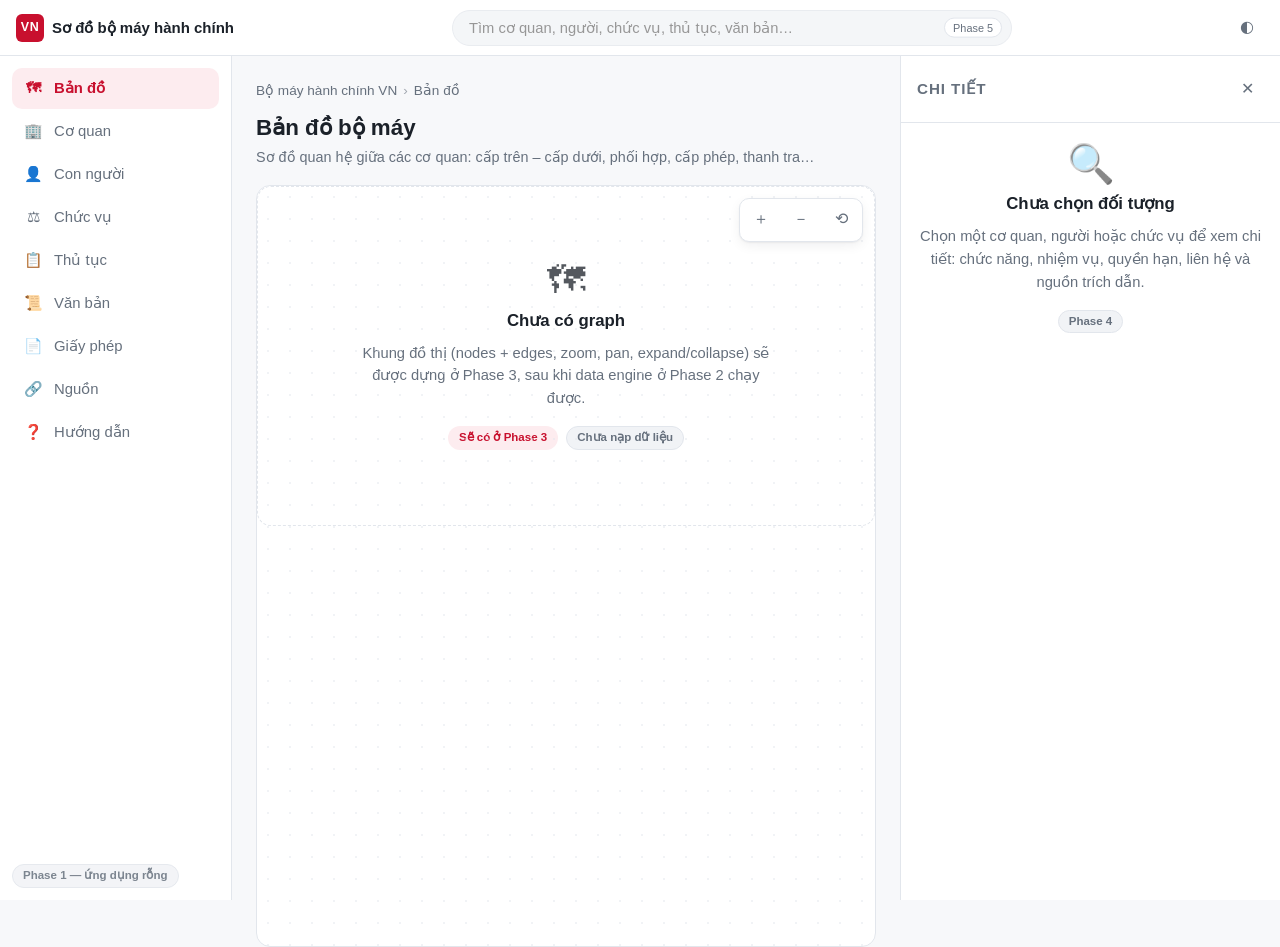
==== index.html @ e61a78cb "Phase 1: ung dung rong (shell HTML + 5 file CSS + router/nav 9 tab + empty states + tab huong dan) C" ====
<!DOCTYPE html>
<html lang="vi" data-theme="light">
<head>
<meta charset="UTF-8">
<meta name="viewport" content="width=device-width, initial-scale=1">
<title>VN Admin Map — Sơ đồ bộ máy hành chính Việt Nam</title>
<link rel="stylesheet" href="./css/main.css">
<link rel="stylesheet" href="./css/layout.css">
<link rel="stylesheet" href="./css/components.css">
<link rel="stylesheet" href="./css/graph.css">
<link rel="stylesheet" href="./css/responsive.css">
</head>
<body>

<header id="app-header">
  <button id="nav-toggle" class="icon-btn" aria-label="Mở menu">☰</button>
  <div class="brand">
    <span class="brand-mark">VN</span>
    <span class="brand-text">Sơ đồ bộ máy hành chính</span>
  </div>
  <div class="search-box">
    <input id="global-search" type="search" placeholder="Tìm cơ quan, người, chức vụ, thủ tục, văn bản…" autocomplete="off" disabled>
    <span class="search-hint">Phase 5</span>
  </div>
  <button id="theme-toggle" class="icon-btn" aria-label="Đổi giao diện sáng/tối">◐</button>
</header>

<div id="app-body">

  <nav id="main-nav" aria-label="Điều hướng chính">
    <button class="nav-item is-active" data-view="map"><span class="nav-ico">🗺</span> Bản đồ</button>
    <button class="nav-item" data-view="organizations"><span class="nav-ico">🏢</span> Cơ quan</button>
    <button class="nav-item" data-view="people"><span class="nav-ico">👤</span> Con người</button>
    <button class="nav-item" data-view="positions"><span class="nav-ico">⚖</span> Chức vụ</button>
    <button class="nav-item" data-view="procedures"><span class="nav-ico">📋</span> Thủ tục</button>
    <button class="nav-item" data-view="documents"><span class="nav-ico">📜</span> Văn bản</button>
    <button class="nav-item" data-view="licenses"><span class="nav-ico">📄</span> Giấy phép</button>
    <button class="nav-item" data-view="sources"><span class="nav-ico">🔗</span> Nguồn</button>
    <button class="nav-item" data-view="help"><span class="nav-ico">❓</span> Hướng dẫn</button>
    <div class="nav-footer">
      <span class="badge badge-muted">Phase 1 — ứng dụng rỗng</span>
    </div>
  </nav>

  <main id="app">
    <div id="breadcrumbs" class="breadcrumbs"></div>
    <section id="view-root" class="view-root" aria-live="polite"></section>
  </main>

  <aside id="detail-panel" class="detail-panel is-empty">
    <div class="panel-head">
      <h2 class="panel-title">Chi tiết</h2>
      <button id="detail-close" class="icon-btn" aria-label="Đóng">✕</button>
    </div>
    <div id="detail-body" class="panel-body"></div>
  </aside>

</div>

<div id="modal-root"></div>
<div id="toast-root" class="toast-root"></div>

<script type="module" src="./js/app.js"></script>
</body>
</html>
---- css/main.css ----
/* main.css — token, reset, typography */
:root{
  --c-bg:#f7f8fa; --c-surface:#ffffff; --c-surface-2:#f1f3f6;
  --c-border:#e2e6ec; --c-text:#1b2129; --c-text-muted:#66707d;
  --c-accent:#c8102e; --c-accent-soft:#fdecef; --c-gold:#d4a017;
  --c-ok:#1f7a4d; --c-warn:#b7791f; --c-err:#c0392b;
  --r-sm:6px; --r-md:10px; --r-lg:14px;
  --sp-1:4px; --sp-2:8px; --sp-3:12px; --sp-4:16px; --sp-5:24px; --sp-6:32px;
  --shadow:0 1px 2px rgba(16,24,40,.06),0 4px 12px rgba(16,24,40,.06);
  --font:"Segoe UI",Roboto,"Helvetica Neue",Arial,sans-serif;
  --h-header:56px; --w-nav:232px; --w-detail:380px;
}
[data-theme="dark"]{
  --c-bg:#11151a; --c-surface:#171c23; --c-surface-2:#1f262f;
  --c-border:#2a323d; --c-text:#e6eaf0; --c-text-muted:#93a0b0;
  --c-accent:#ff5a72; --c-accent-soft:#2a1a20;
  --shadow:0 1px 2px rgba(0,0,0,.4),0 4px 14px rgba(0,0,0,.35);
}
*,*::before,*::after{box-sizing:border-box}
html,body{height:100%}
body{margin:0;background:var(--c-bg);color:var(--c-text);font-family:var(--font);font-size:15px;line-height:1.55;-webkit-font-smoothing:antialiased}
h1,h2,h3,h4{margin:0 0 var(--sp-3);line-height:1.3;font-weight:650}
h1{font-size:1.4rem} h2{font-size:1.15rem} h3{font-size:1rem}
p{margin:0 0 var(--sp-3)}
a{color:var(--c-accent);text-decoration:none}
a:hover{text-decoration:underline}
button{font:inherit;color:inherit;cursor:pointer}
code,kbd{font-family:ui-monospace,"Cascadia Code",Consolas,monospace;font-size:.88em;background:var(--c-surface-2);padding:1px 5px;border-radius:var(--r-sm)}
:focus-visible{outline:2px solid var(--c-accent);outline-offset:2px}
::-webkit-scrollbar{width:10px;height:10px}
::-webkit-scrollbar-thumb{background:var(--c-border);border-radius:8px}
---- css/layout.css ----
/* layout.css — khung 3 vùng */
#app-header{
  position:sticky;top:0;z-index:40;height:var(--h-header);
  display:flex;align-items:center;gap:var(--sp-3);padding:0 var(--sp-4);
  background:var(--c-surface);border-bottom:1px solid var(--c-border);
}
.brand{display:flex;align-items:center;gap:var(--sp-2);font-weight:700;white-space:nowrap}
.brand-mark{display:grid;place-items:center;width:28px;height:28px;border-radius:var(--r-sm);background:var(--c-accent);color:#fff;font-size:.78rem;letter-spacing:.5px}
.search-box{position:relative;flex:1;max-width:560px;margin:0 auto}
.search-box input{
  width:100%;height:36px;padding:0 64px 0 var(--sp-4);
  background:var(--c-surface-2);border:1px solid var(--c-border);border-radius:999px;
  color:var(--c-text);font:inherit;font-size:.92rem;
}
.search-box input:disabled{cursor:not-allowed;opacity:.75}
.search-hint{position:absolute;right:10px;top:50%;transform:translateY(-50%);font-size:.68rem;color:var(--c-text-muted);background:var(--c-surface);border:1px solid var(--c-border);border-radius:999px;padding:1px 8px}
#app-body{display:flex;min-height:calc(100vh - var(--h-header))}
#main-nav{
  width:var(--w-nav);flex:0 0 var(--w-nav);display:flex;flex-direction:column;gap:2px;
  padding:var(--sp-3);background:var(--c-surface);border-right:1px solid var(--c-border);
  position:sticky;top:var(--h-header);height:calc(100vh - var(--h-header));overflow:auto;
}
.nav-item{
  display:flex;align-items:center;gap:var(--sp-3);width:100%;padding:9px var(--sp-3);
  background:none;border:0;border-radius:var(--r-md);text-align:left;font-size:.93rem;color:var(--c-text-muted);
}
.nav-item:hover{background:var(--c-surface-2);color:var(--c-text)}
.nav-item.is-active{background:var(--c-accent-soft);color:var(--c-accent);font-weight:600}
.nav-ico{width:18px;text-align:center}
.nav-footer{margin-top:auto;padding-top:var(--sp-4)}
#app{flex:1;min-width:0;padding:var(--sp-5);display:flex;flex-direction:column}
.view-root{flex:1;min-height:0}
.detail-panel{
  width:var(--w-detail);flex:0 0 var(--w-detail);background:var(--c-surface);
  border-left:1px solid var(--c-border);position:sticky;top:var(--h-header);
  height:calc(100vh - var(--h-header));display:flex;flex-direction:column;
}
.panel-head{display:flex;align-items:center;justify-content:space-between;padding:var(--sp-4);border-bottom:1px solid var(--c-border)}
.panel-title{margin:0;font-size:.95rem;text-transform:uppercase;letter-spacing:.06em;color:var(--c-text-muted)}
.panel-body{flex:1;overflow:auto;padding:var(--sp-4)}
.detail-panel.is-hidden{display:none}
---- css/components.css ----
/* components.css */
.icon-btn{display:grid;place-items:center;width:34px;height:34px;background:none;border:1px solid transparent;border-radius:var(--r-md);color:var(--c-text-muted);font-size:1rem}
.icon-btn:hover{background:var(--c-surface-2);color:var(--c-text)}
.breadcrumbs{min-height:20px;margin-bottom:var(--sp-3);font-size:.85rem;color:var(--c-text-muted)}
.breadcrumbs span+span::before{content:"›";margin:0 6px;opacity:.6}
.card{background:var(--c-surface);border:1px solid var(--c-border);border-radius:var(--r-lg);box-shadow:var(--shadow)}
.view-head{margin-bottom:var(--sp-4)}
.view-head h1{margin-bottom:4px}
.view-head .sub{color:var(--c-text-muted);font-size:.9rem;margin:0}
.empty-state{
  display:flex;flex-direction:column;align-items:center;justify-content:center;text-align:center;
  gap:var(--sp-2);min-height:340px;padding:var(--sp-6);
  background:var(--c-surface);border:1px dashed var(--c-border);border-radius:var(--r-lg);
}
.empty-ico{font-size:2.4rem;line-height:1;opacity:.75}
.empty-title{font-weight:650;font-size:1.05rem}
.empty-desc{max-width:52ch;color:var(--c-text-muted);font-size:.92rem;margin:0}
.empty-meta{margin-top:var(--sp-2);display:flex;gap:var(--sp-2);flex-wrap:wrap;justify-content:center}
.badge{display:inline-block;padding:2px 10px;border-radius:999px;font-size:.72rem;font-weight:600;border:1px solid var(--c-border);background:var(--c-surface-2);color:var(--c-text-muted)}
.badge-accent{background:var(--c-accent-soft);border-color:transparent;color:var(--c-accent)}
.badge-muted{opacity:.85}
.prose{max-width:76ch}
.prose h2{margin-top:var(--sp-5)}
.prose ul,.prose ol{margin:0 0 var(--sp-3);padding-left:1.25rem}
.prose li{margin-bottom:4px}
.toast-root{position:fixed;right:16px;bottom:16px;z-index:60;display:flex;flex-direction:column;gap:8px}
.toast{padding:10px 14px;background:var(--c-surface);border:1px solid var(--c-border);border-radius:var(--r-md);box-shadow:var(--shadow);font-size:.88rem}
#modal-root:empty{display:none}
---- css/graph.css ----
/* graph.css — placeholder Phase 3 */
.graph-canvas{position:relative;width:100%;height:100%;min-height:420px;border-radius:var(--r-lg);
  background:var(--c-surface);border:1px solid var(--c-border);overflow:hidden}
.graph-canvas::before{content:"";position:absolute;inset:0;opacity:.5;
  background-image:radial-gradient(var(--c-border) 1px,transparent 1px);background-size:22px 22px}
.graph-toolbar{position:absolute;right:12px;top:12px;z-index:2;display:flex;gap:6px;
  padding:4px;background:var(--c-surface);border:1px solid var(--c-border);border-radius:var(--r-md);box-shadow:var(--shadow)}
.graph-node{position:absolute;padding:6px 12px;border-radius:999px;font-size:.8rem;
  background:var(--c-surface-2);border:1px solid var(--c-border);color:var(--c-text-muted)}
---- css/responsive.css ----
/* responsive.css */
@media (max-width:1180px){
  :root{--w-detail:320px}
}
@media (max-width:980px){
  #app-body{flex-direction:column}
  #main-nav{position:fixed;left:0;top:var(--h-header);height:calc(100vh - var(--h-header));z-index:35;
    transform:translateX(-100%);transition:transform .2s ease;box-shadow:var(--shadow)}
  #main-nav.is-open{transform:none}
  .detail-panel{position:static;width:100%;flex:1 1 auto;height:auto;border-left:0;border-top:1px solid var(--c-border)}
  #nav-toggle{display:grid}
}
@media (min-width:981px){ #nav-toggle{display:none} }
@media (max-width:640px){
  body{font-size:14px}
  #app{padding:var(--sp-4) var(--sp-4) var(--sp-5)}
  .brand-text{display:none}
  .search-hint{display:none}
}
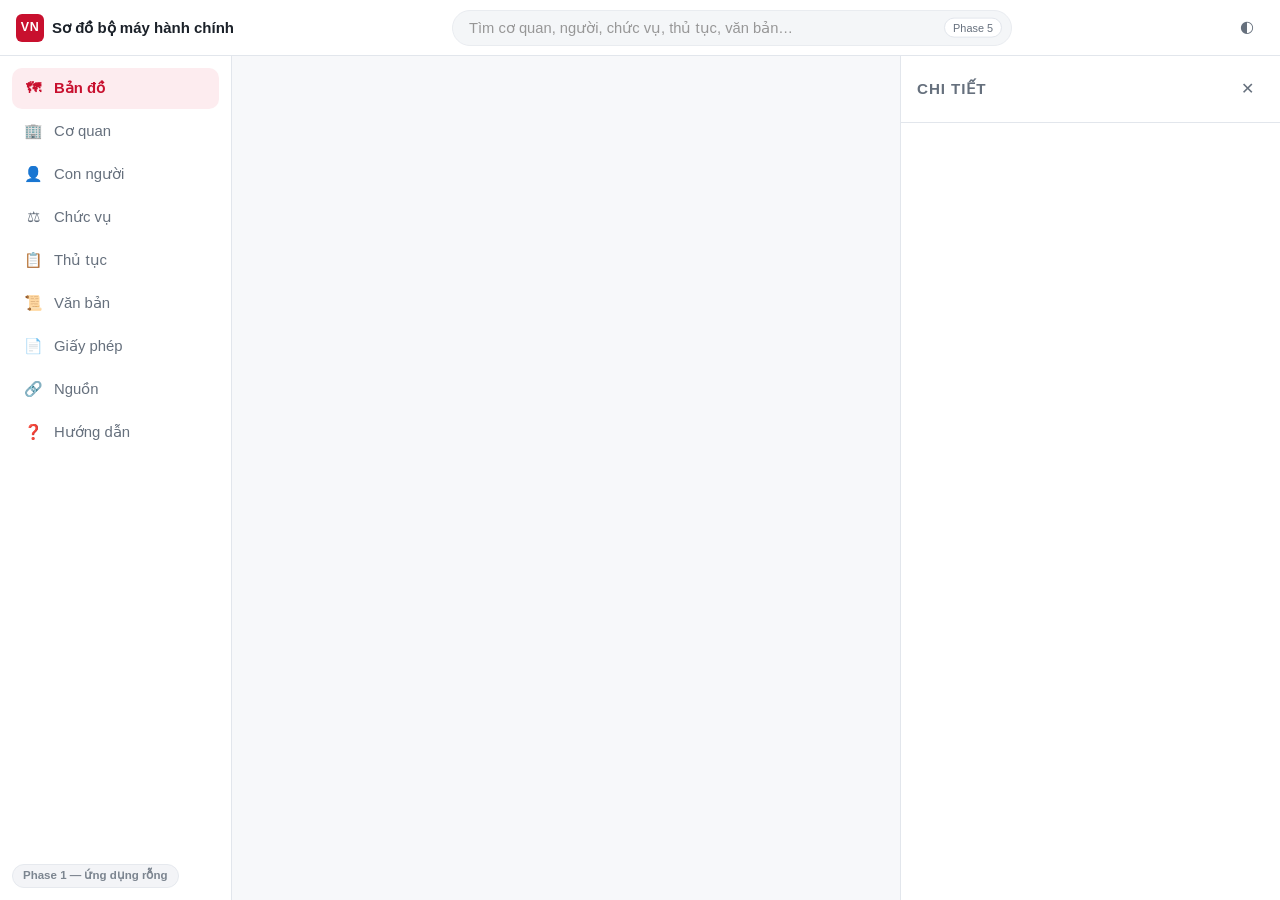
==== commit 97cc5982: "Nap 34 tinh/thanh vao data, phan trang so do 6 o/cap co hien tong so, va Phase 5 tim kiem toan cuc (" ====
--- a/index.html
+++ b/index.html
@@ -21,6 +21,7 @@
   <div class="search-box">
     <input id="global-search" type="search" placeholder="Tìm cơ quan, người, chức vụ, thủ tục, văn bản…" autocomplete="off" disabled>
     <span class="search-hint">Phase 5</span>
+    <div id="search-results" class="search-results" hidden></div>
   </div>
   <button id="theme-toggle" class="icon-btn" aria-label="Đổi giao diện sáng/tối">◐</button>
 </header>
--- a/css/components.css
+++ b/css/components.css
@@ -26,3 +26,32 @@
 .toast-root{position:fixed;right:16px;bottom:16px;z-index:60;display:flex;flex-direction:column;gap:8px}
 .toast{padding:10px 14px;background:var(--c-surface);border:1px solid var(--c-border);border-radius:var(--r-md);box-shadow:var(--shadow);font-size:.88rem}
 #modal-root:empty{display:none}
+.notice{padding:12px 16px;margin-bottom:16px;border-radius:var(--r-md);font-size:.9rem;border:1px solid var(--c-border);background:var(--c-surface)}
+.notice-warn{border-color:var(--c-warn);background:var(--c-accent-soft)}
+.table-wrap{overflow:auto}
+.data-table{width:100%;border-collapse:collapse;font-size:.88rem}
+.data-table th{position:sticky;top:0;background:var(--c-surface-2);text-align:left;font-weight:650;padding:10px 12px;border-bottom:1px solid var(--c-border);white-space:nowrap}
+.data-table td{padding:10px 12px;border-bottom:1px solid var(--c-border);vertical-align:top}
+.data-table tr:last-child td{border-bottom:0}
+.data-table tr:hover td{background:var(--c-surface-2)}
+.muted-note{color:var(--c-text-muted);font-size:.82rem}
+.d-title{font-size:1.02rem;margin-bottom:8px}
+.d-badges{display:flex;gap:6px;flex-wrap:wrap;margin-bottom:14px}
+.panel-body h4{margin:18px 0 6px;font-size:.76rem;text-transform:uppercase;letter-spacing:.06em;color:var(--c-text-muted)}
+.panel-body ul,.panel-body ol{margin:0;padding-left:1.15rem;font-size:.88rem}
+.panel-body li{margin-bottom:5px}
+.kv{display:flex;gap:10px;padding:5px 0;border-bottom:1px dashed var(--c-border);font-size:.86rem}
+.kv .k{flex:0 0 92px;color:var(--c-text-muted)}
+.kv .v{flex:1;word-break:break-word}
+.src-list li{margin-bottom:9px}
+.row-link{cursor:pointer}
+.data-table tr.row-link:hover td{background:var(--c-accent-soft)}
+.search-results{position:absolute;left:0;right:0;top:calc(100% + 8px);z-index:50;max-height:66vh;overflow:auto;
+  background:var(--c-surface);border:1px solid var(--c-border);border-radius:var(--r-lg);box-shadow:var(--shadow);padding:6px}
+.sr-group+.sr-group{border-top:1px solid var(--c-border);margin-top:6px;padding-top:6px}
+.sr-head{padding:6px 12px 4px;font-size:.7rem;text-transform:uppercase;letter-spacing:.06em;color:var(--c-text-muted);font-weight:700}
+.sr-item{display:flex;flex-direction:column;gap:1px;width:100%;padding:7px 12px;background:none;border:0;border-radius:var(--r-md);text-align:left}
+.sr-item:hover,.sr-item:focus-visible{background:var(--c-accent-soft)}
+.sr-label{font-size:.9rem;font-weight:600}
+.sr-sub{font-size:.76rem;color:var(--c-text-muted)}
+.sr-empty{padding:16px;font-size:.88rem;color:var(--c-text-muted)}
--- a/css/graph.css
+++ b/css/graph.css
@@ -7,3 +7,42 @@
   padding:4px;background:var(--c-surface);border:1px solid var(--c-border);border-radius:var(--r-md);box-shadow:var(--shadow)}
 .graph-node{position:absolute;padding:6px 12px;border-radius:999px;font-size:.8rem;
   background:var(--c-surface-2);border:1px solid var(--c-border);color:var(--c-text-muted)}
+.graph-canvas{display:flex;flex-direction:column}
+.graph-svg{position:absolute;inset:0;width:100%;height:100%;cursor:grab;touch-action:none}
+.graph-svg.is-dragging{cursor:grabbing}
+.graph-edge{fill:none;stroke:var(--c-border);stroke-width:1.6}
+.graph-node-g{cursor:pointer}
+.graph-node-g .node-box{fill:var(--c-surface);stroke:var(--c-border);stroke-width:1.4;filter:drop-shadow(0 1px 2px rgba(16,24,40,.08))}
+.graph-node-g:hover .node-box{stroke:var(--c-accent)}
+.graph-node-g.is-selected .node-box{stroke:var(--c-accent);stroke-width:2.4;fill:var(--c-accent-soft)}
+.graph-node-g .node-label{font-size:12.5px;font-weight:650;fill:var(--c-text)}
+.graph-node-g .node-sub{font-size:10.5px;fill:var(--c-text-muted)}
+.graph-node-g .node-box{stroke-dasharray:none}
+.n-legislature .node-box{border:0;stroke:#8e44ad}
+.n-government .node-box{stroke:#c8102e}
+.n-court .node-box{stroke:#2e86c1}
+.n-procuracy .node-box{stroke:#1f7a4d}
+.n-ministry .node-box{stroke:var(--c-border)}
+.n-agency .node-box{stroke:#d4a017}
+.node-toggle{cursor:pointer}
+.node-toggle .toggle-bg{fill:var(--c-surface-2);stroke:var(--c-border)}
+.node-toggle .toggle-tx{font-size:13px;fill:var(--c-text-muted)}
+.graph-legend{position:absolute;left:12px;top:12px;z-index:2;display:flex;flex-wrap:wrap;gap:10px;padding:6px 10px;
+  background:var(--c-surface);border:1px solid var(--c-border);border-radius:var(--r-md);font-size:.72rem;color:var(--c-text-muted);box-shadow:var(--shadow)}
+.graph-legend i{display:inline-block;width:10px;height:10px;margin-right:5px;border-radius:3px;border:2px solid var(--c-border);vertical-align:-1px}
+.graph-legend .n-legislature{border-color:#8e44ad}.graph-legend .n-government{border-color:#c8102e}
+.graph-legend .n-court{border-color:#2e86c1}.graph-legend .n-procuracy{border-color:#1f7a4d}
+.graph-legend .n-agency{border-color:#d4a017}
+.graph-hint{position:absolute;left:12px;bottom:10px;z-index:2;font-size:.72rem;color:var(--c-text-muted);background:var(--c-surface);padding:4px 10px;border-radius:999px;border:1px solid var(--c-border)}
+.graph-pager .pager-bg{fill:var(--c-surface);stroke:var(--c-border)}
+.graph-pager .pager-label{font-size:11px;fill:var(--c-text-muted);font-weight:600}
+.graph-pager .pager-btn{cursor:pointer}
+.graph-pager .pager-btn text{font-size:15px;fill:var(--c-accent);font-weight:700}
+.graph-pager .pager-hit{fill:transparent}
+.graph-pager .pager-btn:hover .pager-hit{fill:var(--c-accent-soft)}
+.graph-pager .pager-btn.is-disabled{cursor:default;opacity:.3}
+.graph-pager .pager-btn.is-disabled:hover .pager-hit{fill:transparent}
+.n-municipality .node-box{stroke:#e67e22}
+.n-province .node-box{stroke:#16a085}
+.graph-legend .n-municipality{border-color:#e67e22}
+.graph-legend .n-province{border-color:#16a085}
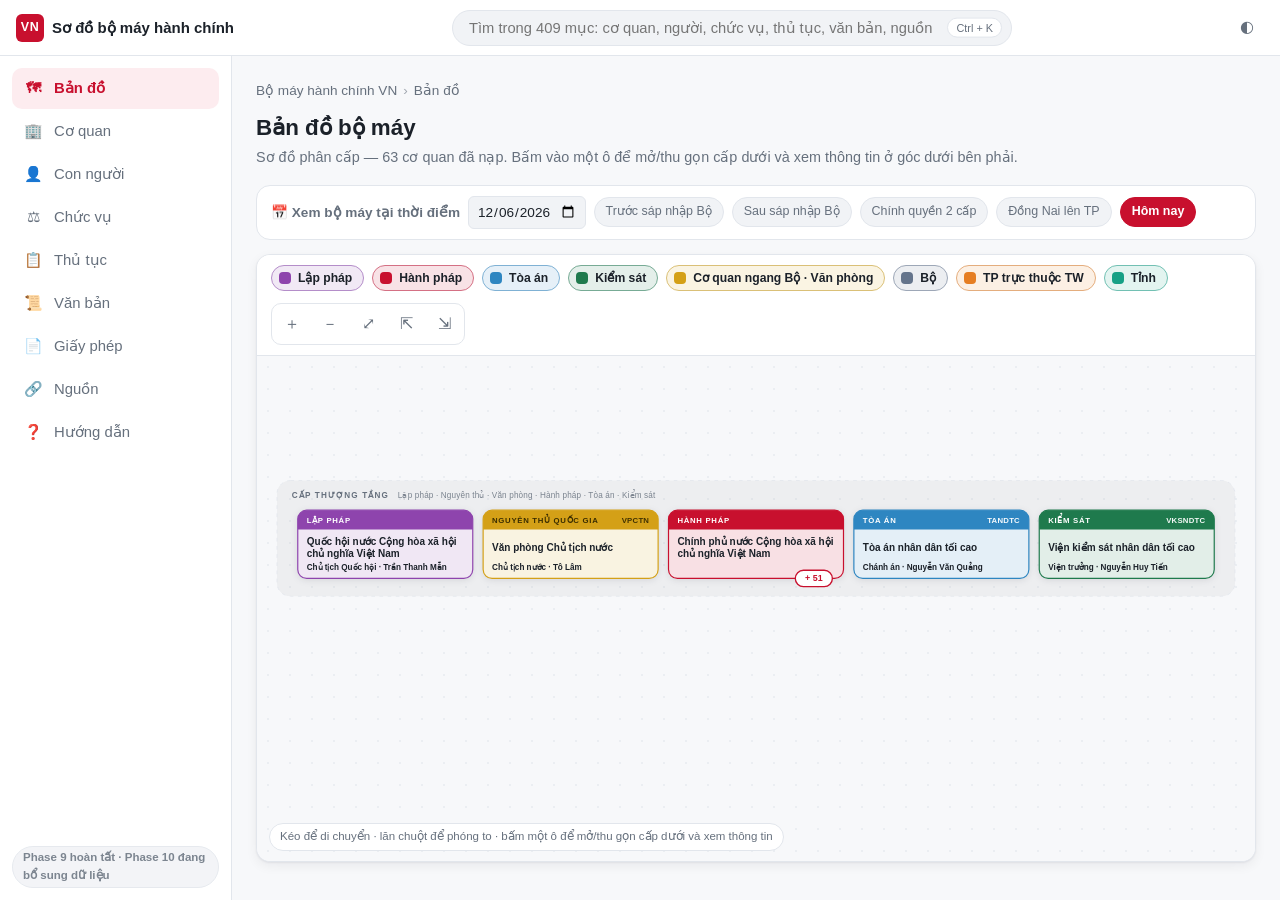
==== commit 39ca2526: "So do bo may: bam the de mo/thu gon + the thong tin goc duoi phai; sua Chu tich nuoc; build lai - Du" ====
--- a/index.html
+++ b/index.html
@@ -39,7 +39,7 @@
     <button class="nav-item" data-view="sources"><span class="nav-ico">🔗</span> Nguồn</button>
     <button class="nav-item" data-view="help"><span class="nav-ico">❓</span> Hướng dẫn</button>
     <div class="nav-footer">
-      <span class="badge badge-muted">Phase 1 — ứng dụng rỗng</span>
+      <span class="badge badge-muted">Phase 9 hoàn tất · Phase 10 đang bổ sung dữ liệu</span>
     </div>
   </nav>
 
@@ -48,7 +48,7 @@
     <section id="view-root" class="view-root" aria-live="polite"></section>
   </main>
 
-  <aside id="detail-panel" class="detail-panel is-empty">
+  <aside id="detail-panel" class="detail-panel is-hidden" aria-label="Chi tiết">
     <div class="panel-head">
       <h2 class="panel-title">Chi tiết</h2>
       <button id="detail-close" class="icon-btn" aria-label="Đóng">✕</button>
--- a/css/layout.css
+++ b/css/layout.css
@@ -31,11 +31,11 @@
 #app{flex:1;min-width:0;padding:var(--sp-5);display:flex;flex-direction:column}
 .view-root{flex:1;min-height:0}
 .detail-panel{
-  width:var(--w-detail);flex:0 0 var(--w-detail);background:var(--c-surface);
-  border-left:1px solid var(--c-border);position:sticky;top:var(--h-header);
-  height:calc(100vh - var(--h-header));display:flex;flex-direction:column;
+  position:fixed;top:var(--h-header);right:0;bottom:0;z-index:30;width:var(--w-detail);max-width:100vw;
+  background:var(--c-surface);border-left:1px solid var(--c-border);box-shadow:-14px 0 34px rgba(16,24,40,.14);
+  display:flex;flex-direction:column;transition:transform .22s ease,visibility .22s;
 }
 .panel-head{display:flex;align-items:center;justify-content:space-between;padding:var(--sp-4);border-bottom:1px solid var(--c-border)}
 .panel-title{margin:0;font-size:.95rem;text-transform:uppercase;letter-spacing:.06em;color:var(--c-text-muted)}
 .panel-body{flex:1;overflow:auto;padding:var(--sp-4)}
-.detail-panel.is-hidden{display:none}
+.detail-panel.is-hidden{transform:translateX(104%);visibility:hidden;box-shadow:none}
--- a/css/components.css
+++ b/css/components.css
@@ -55,3 +55,44 @@
 .sr-label{font-size:.9rem;font-weight:600}
 .sr-sub{font-size:.76rem;color:var(--c-text-muted)}
 .sr-empty{padding:16px;font-size:.88rem;color:var(--c-text-muted)}
+.panel-body strong[data-entity]{cursor:pointer;border-bottom:1px dotted var(--c-accent)}
+.panel-body strong[data-entity]:hover{color:var(--c-accent)}
+.wf{list-style:none;margin:0;padding:0;position:relative}
+.wf-step{position:relative;padding:0 0 14px 26px;border-left:2px solid var(--c-border);margin-left:6px}
+.wf-step:last-child{border-left-color:transparent;padding-bottom:0}
+.wf-step::before{content:"";position:absolute;left:-7px;top:3px;width:12px;height:12px;border-radius:50%;
+  background:var(--c-surface);border:2px solid var(--c-accent)}
+.wf-name{font-weight:650;font-size:.9rem}
+.wf-desc{font-size:.84rem;margin-top:3px}
+.badge.rel-ok{background:#e6f4ec;border-color:#bfe0cd;color:#1f7a4d}
+.badge.rel-mid{background:#fdf3e2;border-color:#f0dcb4;color:#b7791f}
+.badge.rel-bad{background:#fdecef;border-color:#f6cdd5;color:#c0392b}
+[data-theme="dark"] .badge.rel-ok{background:#14301f;border-color:#1f7a4d;color:#7fd3a6}
+[data-theme="dark"] .badge.rel-mid{background:#332612;border-color:#b7791f;color:#e8c07d}
+[data-theme="dark"] .badge.rel-bad{background:#331a1f;border-color:#c0392b;color:#f19aa7}
+.timebar{display:flex;align-items:center;gap:8px;flex-wrap:wrap;padding:10px 14px;margin-bottom:14px;
+  background:var(--c-surface);border:1px solid var(--c-border);border-radius:var(--r-lg);font-size:.85rem}
+.timebar.is-past{border-color:var(--c-warn);background:var(--c-accent-soft)}
+.tb-label{font-weight:650;color:var(--c-text-muted)}
+.timebar input[type=date]{font:inherit;padding:4px 8px;border:1px solid var(--c-border);border-radius:var(--r-sm);
+  background:var(--c-surface-2);color:var(--c-text)}
+.tb-chip{padding:4px 11px;border:1px solid var(--c-border);border-radius:999px;background:var(--c-surface-2);font-size:.78rem;color:var(--c-text-muted)}
+.tb-chip:hover{border-color:var(--c-accent);color:var(--c-accent)}
+.tb-chip.is-on{background:var(--c-accent);border-color:var(--c-accent);color:#fff;font-weight:600}
+.tb-warn{font-size:.78rem;color:var(--c-warn);font-weight:600}
+
+/* ô tìm kiếm: chọn loại kết quả */
+.search-results{padding:0;overflow:hidden;display:flex;flex-direction:column}
+.search-results[hidden]{display:none}
+.sr-cats{display:flex;flex-wrap:wrap;gap:6px;padding:10px 10px 8px;border-bottom:1px solid var(--c-border);background:var(--c-surface-2)}
+.sr-cat{display:inline-flex;align-items:center;gap:6px;padding:4px 11px;border:1px solid var(--c-border);border-radius:999px;background:var(--c-surface);font-size:.8rem;font-weight:600;color:var(--c-text-muted)}
+.sr-cat:hover{border-color:var(--c-accent);color:var(--c-accent)}
+.sr-cat.is-on{background:var(--c-accent);border-color:var(--c-accent);color:#fff}
+.sr-n{font-size:.7rem;font-weight:700;padding:0 6px;border-radius:999px;background:var(--c-surface-2);color:var(--c-text-muted)}
+.sr-cat.is-on .sr-n{background:rgba(255,255,255,.25);color:#fff}
+.sr-body{overflow:auto;max-height:calc(66vh - 56px);padding:6px}
+.sr-item.is-active{background:var(--c-accent-soft)}
+.sr-more{display:block;width:100%;padding:7px 12px;background:none;border:0;border-radius:var(--r-md);text-align:left;font-size:.8rem;font-weight:600;color:var(--c-accent)}
+.sr-more:hover{background:var(--c-accent-soft)}
+.sr-hint{padding:12px 14px;font-size:.84rem;color:var(--c-text-muted)}
+.sr-tag{display:inline-block;margin-right:6px;padding:0 7px;border-radius:999px;background:var(--c-surface-2);font-size:.68rem;font-weight:700;color:var(--c-text-muted);vertical-align:1px}
--- a/css/graph.css
+++ b/css/graph.css
@@ -1,39 +1,72 @@
-/* graph.css — placeholder Phase 3 */
-.graph-canvas{position:relative;width:100%;height:100%;min-height:420px;border-radius:var(--r-lg);
-  background:var(--c-surface);border:1px solid var(--c-border);overflow:hidden}
-.graph-canvas::before{content:"";position:absolute;inset:0;opacity:.5;
+/* graph.css — sơ đồ bộ máy: nền nhạt + viền đậm + dải màu theo đúng 8 màu chú thích (legend) */
+:root{
+  --nc-legislature:#8e44ad; --nc-government:#c8102e; --nc-court:#2e86c1; --nc-procuracy:#1f7a4d;
+  --nc-ministry:#64748b; --nc-agency:#d4a017; --nc-municipality:#e67e22; --nc-province:#16a085;
+  --tint:13%; --tint-hi:27%;
+}
+[data-theme="dark"]{ --tint:26%; --tint-hi:40%; }
+.n-legislature{--nc:var(--nc-legislature)} .n-government{--nc:var(--nc-government)}
+.n-court{--nc:var(--nc-court)} .n-procuracy{--nc:var(--nc-procuracy)} .n-ministry{--nc:var(--nc-ministry)}
+.n-agency{--nc:var(--nc-agency)} .n-municipality{--nc:var(--nc-municipality)} .n-province{--nc:var(--nc-province)}
+.n-other{--nc:var(--c-border)}
+
+.graph-canvas{position:relative;display:flex;flex-direction:column;width:100%;height:calc(100vh - 292px);min-height:540px;
+  border-radius:var(--r-lg);background:var(--c-surface);border:1px solid var(--c-border);overflow:hidden;box-shadow:var(--shadow)}
+.graph-head{display:flex;align-items:center;justify-content:space-between;gap:12px;flex-wrap:wrap;
+  padding:10px 14px;background:var(--c-surface);border-bottom:1px solid var(--c-border)}
+.graph-legend{display:flex;flex-wrap:wrap;gap:8px;font-size:.76rem;color:var(--c-text)}
+.graph-legend span{display:inline-flex;align-items:center;gap:7px;padding:3px 11px 3px 7px;border-radius:999px;font-weight:600;
+  background:color-mix(in srgb,var(--nc) 12%,var(--c-surface));border:1px solid color-mix(in srgb,var(--nc) 55%,var(--c-border))}
+.graph-legend i.lg{display:inline-block;width:12px;height:12px;border-radius:4px;background:var(--nc)}
+.graph-toolbar{display:flex;gap:4px;padding:3px;background:var(--c-surface);border:1px solid var(--c-border);border-radius:var(--r-md)}
+.graph-stagebox{position:relative;flex:1;min-height:0;background:var(--c-bg)}
+.graph-stagebox::before{content:"";position:absolute;inset:0;opacity:.55;
   background-image:radial-gradient(var(--c-border) 1px,transparent 1px);background-size:22px 22px}
-.graph-toolbar{position:absolute;right:12px;top:12px;z-index:2;display:flex;gap:6px;
-  padding:4px;background:var(--c-surface);border:1px solid var(--c-border);border-radius:var(--r-md);box-shadow:var(--shadow)}
-.graph-node{position:absolute;padding:6px 12px;border-radius:999px;font-size:.8rem;
-  background:var(--c-surface-2);border:1px solid var(--c-border);color:var(--c-text-muted)}
-.graph-canvas{display:flex;flex-direction:column}
 .graph-svg{position:absolute;inset:0;width:100%;height:100%;cursor:grab;touch-action:none}
 .graph-svg.is-dragging{cursor:grabbing}
-.graph-edge{fill:none;stroke:var(--c-border);stroke-width:1.6}
-.graph-node-g{cursor:pointer}
-.graph-node-g .node-box{fill:var(--c-surface);stroke:var(--c-border);stroke-width:1.4;filter:drop-shadow(0 1px 2px rgba(16,24,40,.08))}
-.graph-node-g:hover .node-box{stroke:var(--c-accent)}
-.graph-node-g.is-selected .node-box{stroke:var(--c-accent);stroke-width:2.4;fill:var(--c-accent-soft)}
-.graph-node-g .node-label{font-size:12.5px;font-weight:650;fill:var(--c-text)}
-.graph-node-g .node-sub{font-size:10.5px;fill:var(--c-text-muted)}
-.graph-node-g .node-box{stroke-dasharray:none}
-.n-legislature .node-box{border:0;stroke:#8e44ad}
-.n-government .node-box{stroke:#c8102e}
-.n-court .node-box{stroke:#2e86c1}
-.n-procuracy .node-box{stroke:#1f7a4d}
-.n-ministry .node-box{stroke:var(--c-border)}
-.n-agency .node-box{stroke:#d4a017}
+.graph-hint{position:absolute;left:12px;bottom:10px;z-index:2;font-size:.72rem;color:var(--c-text-muted);
+  background:var(--c-surface);padding:4px 10px;border-radius:999px;border:1px solid var(--c-border)}
+
+/* dải phân cấp */
+.band-bg{fill:color-mix(in srgb,var(--c-text) 3%,transparent);stroke:var(--c-border);stroke-width:1;stroke-dasharray:5 6}
+.band-0 .band-bg{fill:color-mix(in srgb,var(--c-text) 4.5%,transparent)}
+.band-1 .band-bg{fill:color-mix(in srgb,var(--nc-ministry) 9%,transparent)}
+.band-2 .band-bg{fill:color-mix(in srgb,var(--nc-province) 8%,transparent)}
+.band-title{font-size:11px;font-weight:800;letter-spacing:.14em;fill:var(--c-text-muted)}
+.band-sub{font-size:11px;font-weight:500;letter-spacing:.02em;fill:var(--c-text-muted);opacity:.85}
+
+/* đường nối tô theo màu cấp dưới */
+.graph-edge{fill:none;stroke:var(--c-border);stroke-width:1.9;stroke-linecap:round;stroke-opacity:.6}
+.e-ministry{stroke:var(--nc-ministry)} .e-ministry_level_agency,.e-agency{stroke:var(--nc-agency)}
+.e-municipality{stroke:var(--nc-municipality)} .e-province{stroke:var(--nc-province)}
+.e-legislature{stroke:var(--nc-legislature)} .e-government{stroke:var(--nc-government)}
+.e-court{stroke:var(--nc-court)} .e-procuracy{stroke:var(--nc-procuracy)}
+
+/* thẻ cơ quan */
+.graph-node-g{cursor:pointer;outline:none}
+.graph-node-g .node-box{fill:color-mix(in srgb,var(--nc) var(--tint),var(--c-surface));stroke:var(--nc);stroke-width:1.6;
+  filter:drop-shadow(0 2px 4px rgba(16,24,40,.10));transition:stroke-width .12s,filter .12s}
+.graph-node-g:hover .node-box,.graph-node-g:focus-visible .node-box{stroke-width:2.8;
+  filter:drop-shadow(0 4px 12px color-mix(in srgb,var(--nc) 45%,transparent))}
+.graph-node-g.is-selected .node-box{fill:color-mix(in srgb,var(--nc) var(--tint-hi),var(--c-surface));stroke-width:3.2;
+  filter:drop-shadow(0 0 9px color-mix(in srgb,var(--nc) 65%,transparent))}
+.graph-node-g.is-ended .node-box{stroke-dasharray:6 4}
+.node-cap{fill:none;stroke:var(--nc);stroke-width:5;stroke-linecap:butt;pointer-events:none}
+.node-stripe{fill:var(--nc);pointer-events:none}
+.node-tag{font-size:10.5px;font-weight:800;letter-spacing:.09em;fill:#fff;pointer-events:none}
+.node-tag-r{font-weight:700;letter-spacing:.03em;opacity:.95}
+.n-agency .node-tag{fill:#3a2d00}
+.graph-node-g .node-label{font-size:12.5px;font-weight:700;fill:var(--c-text);pointer-events:none}
+.graph-node-g.is-top .node-label{font-size:13.5px;font-weight:800}
+.graph-node-g .node-lead{font-size:11px;fill:var(--c-text-muted);pointer-events:none}
+.graph-node-g.is-top .node-lead{fill:var(--c-text);font-weight:600}
 .node-toggle{cursor:pointer}
-.node-toggle .toggle-bg{fill:var(--c-surface-2);stroke:var(--c-border)}
-.node-toggle .toggle-tx{font-size:13px;fill:var(--c-text-muted)}
-.graph-legend{position:absolute;left:12px;top:12px;z-index:2;display:flex;flex-wrap:wrap;gap:10px;padding:6px 10px;
-  background:var(--c-surface);border:1px solid var(--c-border);border-radius:var(--r-md);font-size:.72rem;color:var(--c-text-muted);box-shadow:var(--shadow)}
-.graph-legend i{display:inline-block;width:10px;height:10px;margin-right:5px;border-radius:3px;border:2px solid var(--c-border);vertical-align:-1px}
-.graph-legend .n-legislature{border-color:#8e44ad}.graph-legend .n-government{border-color:#c8102e}
-.graph-legend .n-court{border-color:#2e86c1}.graph-legend .n-procuracy{border-color:#1f7a4d}
-.graph-legend .n-agency{border-color:#d4a017}
-.graph-hint{position:absolute;left:12px;bottom:10px;z-index:2;font-size:.72rem;color:var(--c-text-muted);background:var(--c-surface);padding:4px 10px;border-radius:999px;border:1px solid var(--c-border)}
+.node-toggle .toggle-bg{fill:var(--c-surface);stroke:var(--nc);stroke-width:1.8}
+.node-toggle .toggle-tx{font-size:12px;font-weight:800;fill:var(--nc);pointer-events:none}
+.node-toggle:hover .toggle-bg{fill:var(--nc)}
+.node-toggle:hover .toggle-tx{fill:#fff}
+
+/* thanh lật trang 6 đơn vị */
 .graph-pager .pager-bg{fill:var(--c-surface);stroke:var(--c-border)}
 .graph-pager .pager-label{font-size:11px;fill:var(--c-text-muted);font-weight:600}
 .graph-pager .pager-btn{cursor:pointer}
@@ -42,7 +75,48 @@
 .graph-pager .pager-btn:hover .pager-hit{fill:var(--c-accent-soft)}
 .graph-pager .pager-btn.is-disabled{cursor:default;opacity:.3}
 .graph-pager .pager-btn.is-disabled:hover .pager-hit{fill:transparent}
-.n-municipality .node-box{stroke:#e67e22}
-.n-province .node-box{stroke:#16a085}
-.graph-legend .n-municipality{border-color:#e67e22}
-.graph-legend .n-province{border-color:#16a085}
+
+/* thẻ thông tin góc dưới phải (hiện khi bấm một cơ quan) */
+.graph-info{position:absolute;right:14px;bottom:14px;z-index:5;display:flex;width:min(372px,calc(100% - 28px));max-height:calc(100% - 28px)}
+.graph-info[hidden]{display:none}
+.ic{flex:1;min-width:0;display:flex;flex-direction:column;overflow:hidden;background:var(--c-surface);
+  border:1px solid color-mix(in srgb,var(--nc) 55%,var(--c-border));border-radius:14px;
+  box-shadow:0 16px 40px rgba(16,24,40,.24);animation:ic-in .18s ease-out}
+@keyframes ic-in{from{opacity:0;transform:translateY(10px)}to{opacity:1;transform:none}}
+.ic-head{display:flex;align-items:center;justify-content:space-between;gap:8px;padding:7px 8px 7px 14px;background:var(--nc)}
+.ic-tag{font-size:.7rem;font-weight:800;letter-spacing:.09em;text-transform:uppercase;color:#fff}
+.n-agency .ic-tag,.n-agency .ic-x{color:#3a2d00}
+.ic-x{width:26px;height:26px;border:0;border-radius:8px;background:rgba(255,255,255,.18);color:#fff;font-size:1.15rem;line-height:1;cursor:pointer}
+.ic-x:hover{background:rgba(255,255,255,.34)}
+.ic-body{flex:1;min-height:0;overflow:auto;padding:12px 14px 6px;background:color-mix(in srgb,var(--nc) 6%,var(--c-surface))}
+.ic-title{margin:0 0 6px;font-size:1.02rem;line-height:1.3;color:var(--c-text)}
+.ic-note{margin:0 0 6px;font-size:.78rem;font-weight:600;color:var(--c-accent)}
+.ic-lead{margin:0 0 4px;font-size:.84rem;color:var(--c-text)}
+.ic-lead strong{cursor:pointer;border-bottom:1px dotted var(--c-text-muted)}
+.ic-sec{margin-top:12px}
+.ic-k{margin-bottom:6px;font-size:.68rem;font-weight:800;letter-spacing:.12em;text-transform:uppercase;color:var(--c-text-muted)}
+.ic-stats{display:flex;gap:8px}
+.ic-stat{flex:1;display:flex;align-items:center;gap:9px;padding:8px 10px;border-radius:10px;
+  background:color-mix(in srgb,var(--nc) var(--tint),var(--c-surface));border:1px solid color-mix(in srgb,var(--nc) 35%,var(--c-border))}
+.ic-stat b{font-size:1.55rem;line-height:1;font-weight:800;color:var(--nc)}
+.ic-stat span{font-size:.72rem;line-height:1.25;color:var(--c-text-muted)}
+.ic-chips{display:flex;flex-wrap:wrap;gap:6px;margin-top:8px}
+.ic-chip{display:inline-flex;align-items:center;gap:6px;padding:2px 9px 2px 7px;border-radius:999px;font-size:.74rem;font-weight:600;color:var(--c-text);
+  background:color-mix(in srgb,var(--nc) 12%,var(--c-surface));border:1px solid color-mix(in srgb,var(--nc) 50%,var(--c-border))}
+.ic-chip i{width:9px;height:9px;border-radius:3px;background:var(--nc)}
+.ic-muted{margin:6px 0 0;font-size:.78rem;color:var(--c-text-muted)}
+.ic-fn{margin:0;padding-left:18px;font-size:.84rem;line-height:1.45;color:var(--c-text)}
+.ic-fn li{margin-bottom:4px}
+.ic-more{margin-top:2px;padding:0;border:0;background:none;font-size:.78rem;font-weight:600;color:var(--c-accent);cursor:pointer}
+.ic-more:hover{text-decoration:underline}
+.ic-actions{display:flex;gap:8px;justify-content:flex-end;padding:10px 14px 12px;border-top:1px solid var(--c-border);background:var(--c-surface)}
+.ic-btn{padding:6px 14px;border:1px solid var(--c-border);border-radius:999px;background:var(--c-surface);color:var(--c-text);font:inherit;font-size:.82rem;font-weight:600;cursor:pointer}
+.ic-btn:hover{border-color:var(--nc);color:var(--nc)}
+.ic-btn-primary{background:var(--nc);border-color:var(--nc);color:#fff}
+.ic-btn-primary:hover{color:#fff;filter:brightness(1.1)}
+.n-agency .ic-btn-primary{color:#3a2d00}
+@media (max-width:720px){
+  .graph-hint{display:none}
+  .graph-info{left:10px;right:10px;bottom:10px;width:auto;max-height:58%}
+}
+@media (prefers-reduced-motion:reduce){.ic{animation:none}}
--- a/css/responsive.css
+++ b/css/responsive.css
@@ -7,7 +7,7 @@
   #main-nav{position:fixed;left:0;top:var(--h-header);height:calc(100vh - var(--h-header));z-index:35;
     transform:translateX(-100%);transition:transform .2s ease;box-shadow:var(--shadow)}
   #main-nav.is-open{transform:none}
-  .detail-panel{position:static;width:100%;flex:1 1 auto;height:auto;border-left:0;border-top:1px solid var(--c-border)}
+  .detail-panel{width:100%;border-left:0}
   #nav-toggle{display:grid}
 }
 @media (min-width:981px){ #nav-toggle{display:none} }
